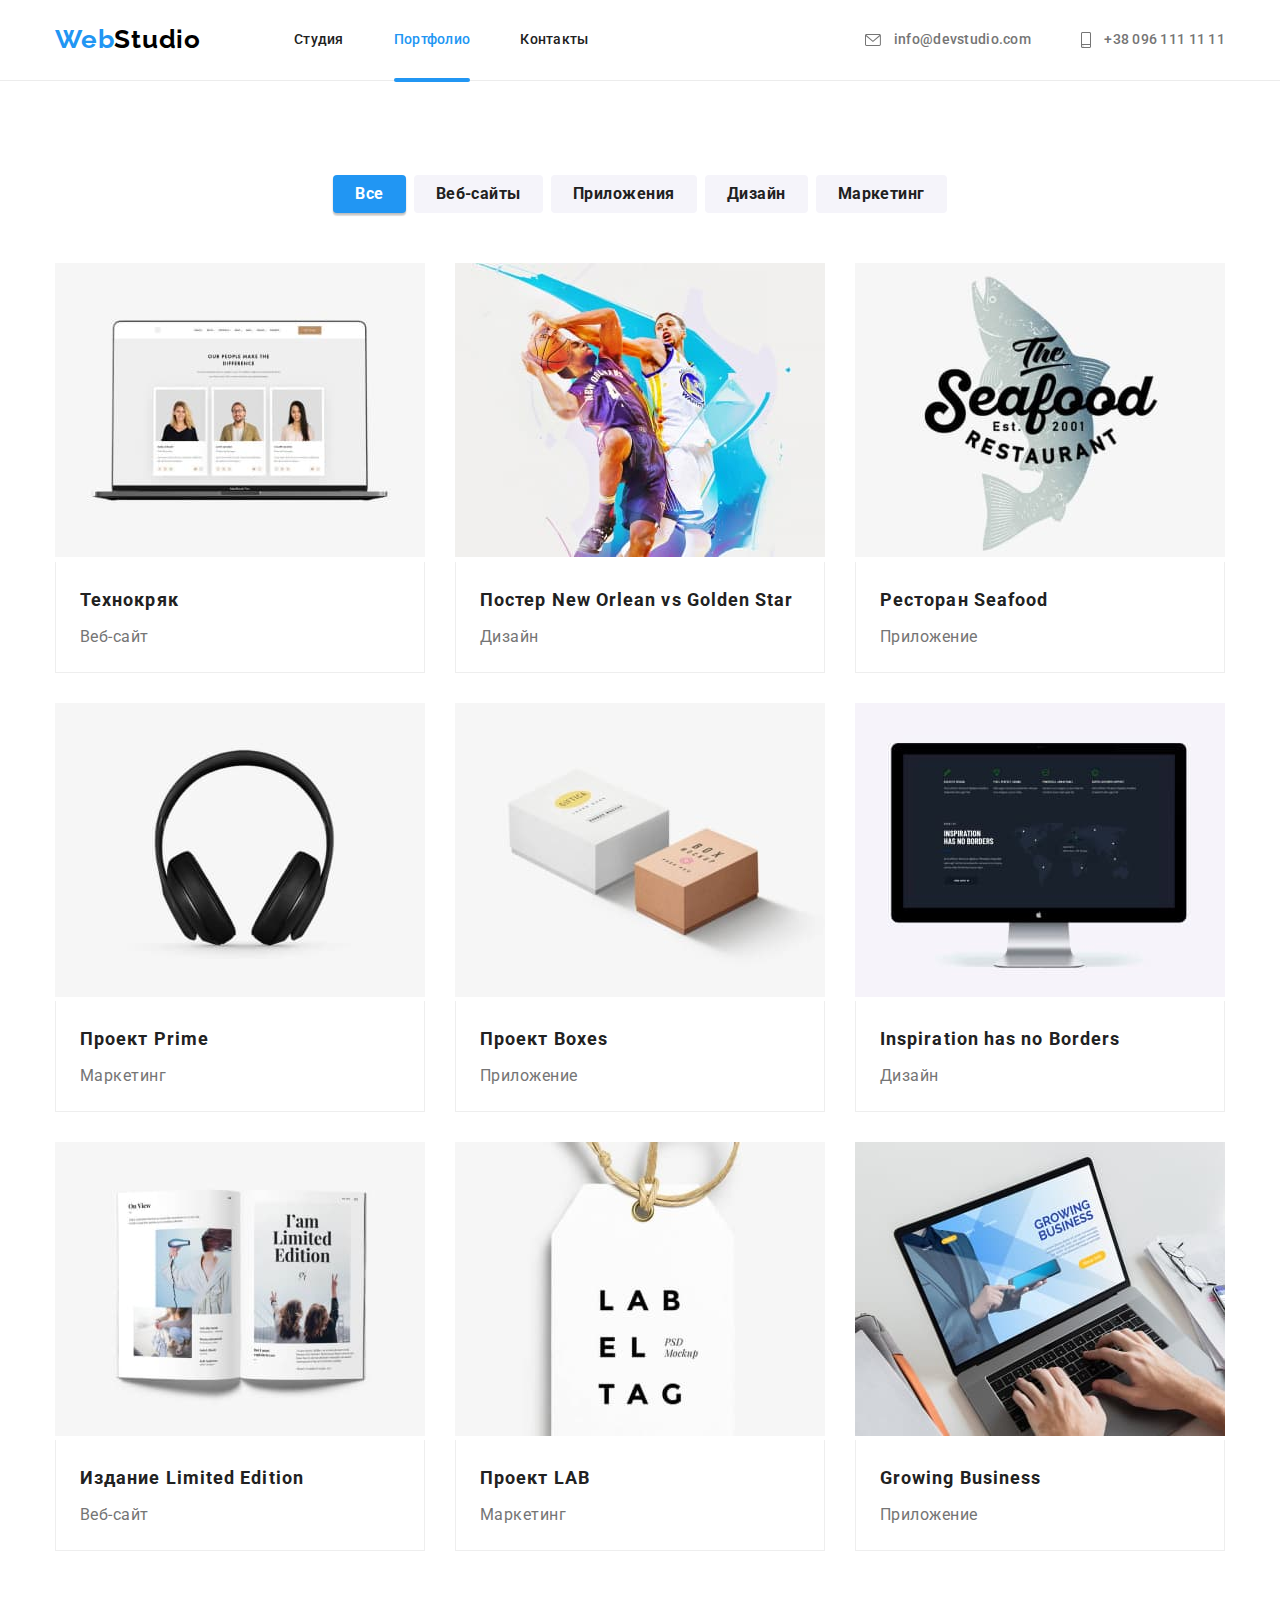
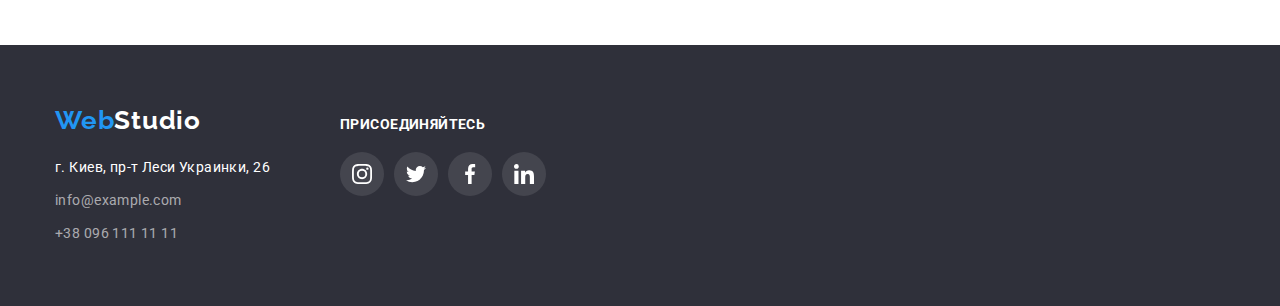
==== portfolio.html @ 12a0716c "add last hw" ====
<!DOCTYPE html>
<html lang="ru">
  <head>
    <meta charset="UTF-8" />
    <meta http-equiv="X-UA-Compatible" content="IE=edge" />
    <meta name="viewport" content="width=device-width, initial-scale=1.0" />
    <title>Portfolio</title>
    <link rel="preconnect" href="https://fonts.googleapis.com" />
    <link rel="preconnect" href="https://fonts.gstatic.com" crossorigin />
    <link
      href="https://fonts.googleapis.com/css2?family=Raleway:wght@400;500;700;900&family=Roboto:wght@400;500;700;900&display=swap"
      rel="stylesheet"
    />
    <link rel="stylesheet" href="./CSS/modern-normalize.css" />
    <link rel="stylesheet" href="./CSS/style.css" />
  </head>
  <body>
    <header class="header">
      <div class="container header-container">
        <a href="./index.html" class="logo"><span class="logo-blue">Web</span>Studio</a>
        <nav class="navigation">
          <ul class="list nav-list">
            <li><a href="./index.html" class="link-nav"> Студия</a></li>
            <li><a href="./portfolio.html" class="link-nav current">Портфолио</a></li>
            <li><a href="#" class="link-nav">Контакты</a></li>
          </ul>
        </nav>
        <ul class="contacts list">
          <li class="contacts-item">
            <a href="mailto:info@devstudio.com" class="link-contact">
              <svg class="icon icon-contact mail" width="16" height="12">
                <use href="./images/sprites.svg#icon-mail"></use>
              </svg>
              info@devstudio.com</a
            >
          </li>
          <li class="contacts-item">
            <a href="tel:+380961111111" class="link-contact">
              <svg class="icon icon-contact tell" width="10px" height="16px">
                <use href="./images/sprites.svg#icon-tell"></use>
              </svg>
              +38 096 111 11 11</a
            >
          </li>
        </ul>
      </div>
    </header>
    <main>
      <section class="portfolio section">
        <div class="container">
          <h1 class="visually-hidden">Prontfolio</h1>
          <ul class="list portfolio-list">
            <li>
              <button type="button" class="portfolio-list-buttons current-porfolio-list">
                Все
              </button>
            </li>
            <li><button type="button" class="portfolio-list-buttons">Веб-сайты</button></li>
            <li><button type="button" class="portfolio-list-buttons">Приложения</button></li>
            <li><button type="button" class="portfolio-list-buttons">Дизайн</button></li>
            <li><button type="button" class="portfolio-list-buttons">Маркетинг</button></li>
          </ul>
          <ul class="list portfolio-projects-list">
            <li class="portfolio-pojects-item">
              <a href="#" class="portfolio-pojects-link">
                <div class="portfolio-overflow">
                  <img src="./images/project1.jpg" alt="сайт на ноутбуке" width="370" />
                  <p class="portfolio-overflow-object">
                    Технокряк это современная площадка распространения коронавируса. Компании
                    используют эту платформу для цифрового шпионажа и атак на защищённые сервера
                    конкурентов.
                  </p>
                </div>
                <div class="portfolio-project">
                  <h2 class="portfolio-project-name">Технокряк</h2>
                  <p class="portfolio-project-type">Веб-сайт</p>
                </div>
              </a>
            </li>
            <li class="portfolio-pojects-item">
              <a href="#" class="portfolio-pojects-link">
                <div class="portfolio-overflow">
                  <img src="./images/project2.jpg" alt="постер баскетболисты" width="370" />
                  <p class="portfolio-overflow-object">
                    Технокряк это современная площадка распространения коронавируса. Компании
                    используют эту платформу для цифрового шпионажа и атак на защищённые сервера
                    конкурентов.
                  </p>
                </div>
                <div class="portfolio-project">
                  <h2 class="portfolio-project-name">
                    Постер <span lang="en">New Orlean vs Golden Star</span>
                  </h2>
                  <p class="portfolio-project-type">Дизайн</p>
                </div>
              </a>
            </li>
            <li class="portfolio-pojects-item">
              <a href="#" class="portfolio-pojects-link">
                <div class="portfolio-overflow">
                  <img src="./images/project3.jpg" alt="лого ресторана" width="370" />
                  <p class="portfolio-overflow-object">
                    Технокряк это современная площадка распространения коронавируса. Компании
                    используют эту платформу для цифрового шпионажа и атак на защищённые сервера
                    конкурентов.
                  </p>
                </div>
                <div class="portfolio-project">
                  <h2 class="portfolio-project-name">Ресторан <span lang="en">Seafood</span></h2>
                  <p class="portfolio-project-type">Приложение</p>
                </div></a
              >
            </li>
            <li class="portfolio-pojects-item">
              <a href="#" class="portfolio-pojects-link">
                <div class="portfolio-overflow">
                  <img src="./images/project4.jpg" alt="наушники" width="370" />
                  <p class="portfolio-overflow-object">
                    Технокряк это современная площадка распространения коронавируса. Компании
                    используют эту платформу для цифрового шпионажа и атак на защищённые сервера
                    конкурентов.
                  </p>
                </div>
                <div class="portfolio-project">
                  <h2 class="portfolio-project-name">Проект <span lang="en">Prime</span></h2>
                  <p class="portfolio-project-type">Маркетинг</p>
                </div></a
              >
            </li>
            <li class="portfolio-pojects-item">
              <a href="#" class="portfolio-pojects-link">
                <div class="portfolio-overflow">
                  <img src="./images/project5.jpg" alt="две коробки" width="370" />
                  <p class="portfolio-overflow-object">
                    Технокряк это современная площадка распространения коронавируса. Компании
                    используют эту платформу для цифрового шпионажа и атак на защищённые сервера
                    конкурентов.
                  </p>
                </div>
                <div class="portfolio-project">
                  <h2 class="portfolio-project-name">Проект <span lang="en">Boxes</span></h2>
                  <p class="portfolio-project-type">Приложение</p>
                </div></a
              >
            </li>
            <li class="portfolio-pojects-item">
              <a href="#" class="portfolio-pojects-link">
                <div class="portfolio-overflow">
                  <img src="./images/project6.jpg" alt="сайт на мониторе" width="370" />
                  <p class="portfolio-overflow-object">
                    Технокряк это современная площадка распространения коронавируса. Компании
                    используют эту платформу для цифрового шпионажа и атак на защищённые сервера
                    конкурентов.
                  </p>
                </div>
                <div class="portfolio-project">
                  <h2 class="portfolio-project-name" lang="en">Inspiration has no Borders</h2>
                  <p class="portfolio-project-type">Дизайн</p>
                </div></a
              >
            </li>
            <li class="portfolio-pojects-item">
              <a href="#" class="portfolio-pojects-link">
                <div class="portfolio-overflow">
                  <img src="./images/project7.jpg" alt="книга" width="370" />
                  <p class="portfolio-overflow-object">
                    Технокряк это современная площадка распространения коронавируса. Компании
                    используют эту платформу для цифрового шпионажа и атак на защищённые сервера
                    конкурентов.
                  </p>
                </div>
                <div class="portfolio-project">
                  <h2 class="portfolio-project-name">
                    Издание <span lang="en">Limited Edition</span>
                  </h2>
                  <p class="portfolio-project-type">Веб-сайт</p>
                </div></a
              >
            </li>
            <li class="portfolio-pojects-item">
              <a href="#" class="portfolio-pojects-link">
                <div class="portfolio-overflow">
                  <img src="./images/project8.jpg" alt="лейбл с названием проекта" width="370" />
                  <p class="portfolio-overflow-object">
                    Технокряк это современная площадка распространения коронавируса. Компании
                    используют эту платформу для цифрового шпионажа и атак на защищённые сервера
                    конкурентов.
                  </p>
                </div>
                <div class="portfolio-project">
                  <h2 class="portfolio-project-name">Проект <span lang="en">LAB</span></h2>
                  <p class="portfolio-project-type">Маркетинг</p>
                </div>
              </a>
            </li>
            <li class="portfolio-pojects-item">
              <a href="#" class="portfolio-pojects-link">
                <div class="portfolio-overflow">
                  <img src="./images/project9.jpg" alt="работа за ноутбуком" width="370" />
                  <p class="portfolio-overflow-object">
                    Технокряк это современная площадка распространения коронавируса. Компании
                    используют эту платформу для цифрового шпионажа и атак на защищённые сервера
                    конкурентов.
                  </p>
                </div>
                <div class="portfolio-project">
                  <h2 class="portfolio-project-name" lang="en">Growing Business</h2>
                  <p class="portfolio-project-type">Приложение</p>
                </div></a
              >
            </li>
          </ul>
        </div>
      </section>
    </main>
    <footer class="footer">
      <div class="container footer-content">
        <div class="footer-address">
          <a href="./index.html" class="footer-logo"
            ><span class="footer-logo-blue">Web</span>Studio</a
          >
          <address class="footer-list">
            <ul class="footer-address-list">
              <li>
                <a
                  href="https://goo.gl/maps/sKUV3N8SFqWd6LK18"
                  class="footer-address-map"
                  target="_blank"
                >
                  г. Киев, пр-т Леси Украинки, 26</a
                >
              </li>
              <li>
                <a href="mailto:info@example.com" class="footer-address-link">info@example.com</a>
              </li>
              <li><a href="tel:+380961111111" class="footer-address-link">+38 096 111 11 11</a></li>
            </ul>
          </address>
        </div>
        <div class="footer-social">
          <p class="invite">присоединяйтесь</p>
          <ul class="list footer-icon-list">
            <li class="footer-icon-item">
              <a href="https://www.instagram.com/" class="footer-link">
                <svg class="icon footer-icon">
                  <use
                    href="./images/sprites.svg#icon-instagram"
                    width="20px"
                    height="20px"
                  ></use></svg
              ></a>
            </li>
            <li class="footer-icon-item">
              <a href="https://twitter.com/" class="footer-link">
                <svg class="icon footer-icon">
                  <use
                    href="./images/sprites.svg#icon-twitter"
                    width="20px"
                    height="20px"
                  ></use></svg
              ></a>
            </li>
            <li class="footer-icon-item">
              <a href="https://www.facebook.com/" class="footer-link">
                <svg class="icon footer-icon">
                  <use
                    href="./images/sprites.svg#icon-facebook"
                    width="20px"
                    height="20px"
                  ></use></svg
              ></a>
            </li>
            <li class="footer-icon-item">
              <a href="https://linkedin.com/" class="footer-link">
                <svg class="icon footer-icon">
                  <use
                    href="./images/sprites.svg#icon-linkedin"
                    width="20px"
                    height="20px"
                  ></use></svg
              ></a>
            </li>
          </ul>
        </div>
      </div>
    </footer>
  </body>
</html>
---- CSS/style.css ----
:root {
  --main-color: #212121;
  --second-color: #757575;
  --hover-color: #2196f3;
  --contrast-color: #ffffff;
  --third-color: #000000;
  --hero-background-color: #2f303a;
  --footer-background-color: #2f303a;
  --elements-background-color: #ffffff;
  --second-background-color: #f5f4fa;
  --page-background-color: #ffffff;
  --adress-color: rgba(255, 255, 255, 0.6);
  --heder-line: #ececec;
  --social-link: #afb1b8;
  --clients-link: #afb1b8;
  --footer-social: #ffffff;
  --animation-duration: 250ms;
  --animation-timing: cubic-bezier(0.4, 0, 0.2, 1);
}
p,
h1,
h2,
h3,
h4,
h5,
h6 {
  margin: 0;
}
ul {
  margin: 0;
  padding: 0;
}

body {
  font-family: 'Roboto', sans-serif;
  color: var(--main-color);
  background-color: var(--page-background-color);
}
.container {
  width: 1200px;
  padding: 0px 15px;
  margin: 0 auto;
}
.section {
  padding: 94px 0;
}
.icon {
  display: inline-block;
  width: 1em;
  height: 1em;
  fill: currentColor;
}
.header {
  border-bottom: 1px solid var(--heder-line);
}
.header-container {
  display: flex;
}

.navigation {
  margin-left: 93px;
}
.nav-list {
  display: flex;
}
.nav-list > li:nth-child(n + 2) {
  margin-left: 50px;
}
.visually-hidden {
  position: absolute !important;
  clip: rect(1px 1px 1px 1px);
  clip: rect(1px, 1px, 1px, 1px);
  padding: 0 !important;
  border: 0 !important;
  height: 1px !important;
  width: 1px !important;
  overflow: hidden;
}
.logo {
  font-family: Raleway, sans-serif;

  font-weight: 700;
  font-size: 26px;
  line-height: 1.19;

  letter-spacing: 0.03em;
  text-decoration: none;
  color: var(--third-color);
  padding: 24px 0;
}
.logo-blue {
  color: var(--hover-color);
}
.navigation {
  margin-right: auto;
  font-weight: 500;
  font-size: 14px;
  line-height: 1.14;
  letter-spacing: 0.02em;
  background-color: var(--elements-background-color);
}

.link-nav {
  display: block;
  text-decoration: none;
  color: var(--main-color);
  padding: 32px 0;
  transition-property: color;
  transition-duration: var(--animation-duration);
  transition-timing-function: var(--animation-timing);
}
.link-nav:focus,
.link-nav:hover {
  color: var(--hover-color);
}
.current {
  color: var(--hover-color);
  position: relative;
}
.current::after {
  content: '';
  width: 100%;
  height: 4px;
  background-color: var(--hover-color);
  border-radius: 2px;
  position: absolute;
  left: 0;
  bottom: -2px;
}

.contacts {
  font-weight: 500;
  font-size: 14px;
  line-height: 1.14;
  letter-spacing: 0.02em;
  display: flex;
}
.contacts > li:nth-child(n + 2) {
  margin-left: 50px;
}
.icon-contact {
  vertical-align: middle;
  margin-right: 10px;
}
.mail {
  width: 16px;
  height: 12px;
}
.tell {
  width: 10px;
  height: 16px;
}
.link-contact {
  display: block;
  text-decoration: none;
  color: var(--second-color);
  padding: 32px 0;
  transition-property: color;
  transition-duration: var(--animation-duration);
  transition-timing-function: var(--animation-timing);
}
.link-contact:hover,
.link-contact:focus {
  color: var(--hover-color);
}

.icon-contact:hover,
.icon-contact:focus {
  fill: var(--hover-color);
}

.section-hero {
  background: var(--hero-background-color);
  max-width: 1600px;
  margin: 0 auto;
  background-image: linear-gradient(to right, rgba(47, 48, 58, 0.4), rgba(47, 48, 58, 0.4)),
    url(../images/hero-background.jpg);

  background-repeat: no-repeat;
  background-size: cover;
  padding: 200px 0;
}
.hero-block {
  display: flex;
  flex-direction: column;
  align-items: center;
}
.hero-header {
  font-weight: 900;
  font-size: 44px;
  line-height: 1.36;
  /* or 136% */

  text-align: center;
  letter-spacing: 0.06em;
  text-transform: uppercase;

  color: var(--contrast-color);
}
.hero-button {
  font-family: inherit;
  background: var(--hover-color);
  box-shadow: 0px 4px 4px rgba(0, 0, 0, 0.15);
  border-radius: 4px;
  font-weight: 700;
  font-size: 16px;
  line-height: 1.87;
  border: 0px;
  /* identical to box height, or 187% */

  align-items: center;
  text-align: center;
  letter-spacing: 0.06em;
  cursor: pointer;
  color: var(--contrast-color);
  width: 200px;
  height: 50px;
  margin-top: 30px;
}
.backdrop {
  position: fixed;
  top: 0;
  left: 0;
  width: 100vw;
  height: 100vh;
  background-color: rgba(0, 0, 0, 0.2);
  opacity: 1;
  visibility: visible;
  /* transition: opacity 250ms cubic-bezier(0.4, 0, 0.2, 1),
    visibility 250ms cubic-bezier(0.4, 0, 0.2, 1); */
  transition-property: opacity, visibility;
  transition-duration: var(--animation-duration), var(--animation-duration);
  transition-timing-function: var(--animation-timing), var(--animation-timing);
}
.modal {
  position: absolute;
  top: 50%;
  left: 50%;
  width: 528px;
  min-height: 581px;
  background-color: var(--elements-background-color);
  box-shadow: 0px 1px 3px rgba(0, 0, 0, 0.12), 0px 1px 1px rgba(0, 0, 0, 0.14),
    0px 2px 1px rgba(0, 0, 0, 0.2);
  border-radius: 4px;
  opacity: 1;
  transform: scale(1) translate(-50%, -50%);
  transition-property: transform;
  transition-duration: var(--animation-duration);
  transition-timing-function: var(--animation-timing);
}
.backdrop.is-hidden .modal {
  transform: scale(3) translate(0) rotate(360deg);
}
.is-hidden {
  visibility: hidden;
  opacity: 0;
  pointer-events: none;
}
.close-button {
  position: absolute;
  top: 10px;
  right: 10px;
  width: 30px;
  height: 30px;
  background-color: transparent;
  display: flex;
  align-items: center;
  justify-content: center;
  border: 1px solid var(--second-color);
  border-radius: 50%;
}
.list {
  list-style-type: none;
}
.why-we-list {
  display: flex;
  justify-content: center;
  align-items: center;
}
.why-we-list > li {
  flex-basis: calc((100% - 3 * 30px) / 4);
}
.why-we-list > li:nth-child(n + 2) {
  margin-left: 30px;
}
.why-we-item {
  width: 270px;
  height: 120px;
  background-color: var(--second-background-color);
  /* padding: 25px 100px; */
  margin-bottom: 30px;
  display: flex;
  justify-content: center;
  align-items: center;
}
.why-we-icon {
  width: 70px;
  height: 70px;
}
.why-we-header {
  font-weight: 700;
  font-size: 14px;
  line-height: 1.14;
  letter-spacing: 0.03em;
  text-transform: uppercase;
  color: var(--main-color);
  margin-bottom: 10px;
}
.why-we-p {
  font-size: 14px;
  line-height: 1.71;
  /* or 171% */

  letter-spacing: 0.03em;
  color: var(--second-color);

  min-width: 260px;
}
.what-we-do {
  padding-top: 0;
}
.what-we-do-header {
  font-weight: 700;
  font-size: 36px;
  line-height: 1.17;
  text-align: center;
  letter-spacing: 0.03em;
  color: var(--main-color);
  margin-bottom: 50px;
}
.what-we-do-list {
  display: flex;
}
.what-we-do-item {
  /* display: flex; */

  position: relative;
}
.what-we-do-img {
  display: block;
  max-width: 100%;
  height: auto;
}
.what-we-do-list > li:nth-child(n + 2) {
  margin-left: 30px;
}
.what-we-do-name {
  display: flex;
  justify-content: center;
  align-items: center;
  position: absolute;
  bottom: 0;
  width: 100%;
  height: 70px;
  background: rgba(47, 48, 58, 0.8);
  font-weight: 700;
  font-size: 14px;
  line-height: 16px;
  text-align: center;
  letter-spacing: 0.03em;
  text-transform: uppercase;
  color: var(--contrast-color);
}
.team {
  background: var(--second-background-color);
}
.team-header {
  font-style: normal;
  font-weight: 700;
  font-size: 36px;
  line-height: 1.16;
  text-align: center;
  letter-spacing: 0.03em;
  color: var(--main-color);
  margin-bottom: 50px;
}
.team-list {
  display: flex;
}
.team-list > li:nth-child(n + 2) {
  margin-left: 30px;
}
.team-member {
  background: var(--contrast-color);
  box-shadow: 0px 1px 3px rgba(0, 0, 0, 0.12), 0px 1px 1px rgba(0, 0, 0, 0.14),
    0px 2px 1px rgba(156, 138, 138, 0.2);
  border-radius: 0px 0px 4px 4px;
}
.team-member > img {
  display: block;
  max-width: 100%;
  height: auto;
}
.team-member-card {
  box-sizing: border-box;
  padding: 30px 32px;
}
.team-member-name {
  font-weight: 500;
  font-size: 16px;
  line-height: 1.19;

  margin-bottom: 10px;
  text-align: center;
  letter-spacing: 0.03em;
  color: var(--main-color);
}
.team-member-position {
  font-style: normal;
  font-weight: normal;
  font-size: 16px;
  line-height: 1.19;

  text-align: center;
  letter-spacing: 0.03em;
  color: var(--second-color);
  margin-bottom: 16px;
}

.team-icon-list {
  display: flex;
  justify-content: center;
  /* padding: 0 32px; */
}
.team-icon-item {
  width: 44px;
  height: 44px;
  margin-left: 10px;
}
.team-icon-item:first-child {
  margin-left: 0;
}
.team-link {
  display: flex;
  align-items: center;
  justify-content: center;
  width: 100%;
  height: 100%;
  border-radius: 50%;
  color: var(--social-link);
  transition-property: background, color;
  transition-duration: var(--animation-duration), var(--animation-duration);
  transition-timing-function: var(--animation-timing), var(--animation-timing);
}
.team-link:hover,
.team-link:focus {
  background-color: var(--hover-color);
  color: var(--contrast-color);
}
.team-icon {
  display: block;
  width: 20px;
  height: 20px;
  fill: currentColor;
}

.clients-header {
  font-weight: 700;
  font-size: 36px;
  line-height: 42px;
  text-align: center;
  letter-spacing: 0.03em;
  color: var(--third-color);
  margin-bottom: 50px;
}
.clients-list {
  display: flex;
  justify-content: center;
  align-items: center;
}
.clients-item {
  margin-left: 30px;
  width: 170px;
  height: 92px;
}
.clients-item:first-child {
  margin-left: 0;
}
.clients-link {
  display: flex;
  justify-content: center;
  align-items: center;
  width: 100%;
  height: 100%;
  color: var(--clients-link);
  border: 1px solid var(--social-link);
  border-radius: 4px;
  transition-property: color, border;
  transition-duration: var(--animation-duration), var(--animation-duration);
  transition-timing-function: var(--animation-timing), var(--animation-timing);
}
/* .clients-item:hover,
.clients-item:focus {
  border: 1px solid var(--hover-color);
  border-radius: 4px;
} */
.clients-link:hover,
.clients-link:focus {
  border: 1px solid var(--hover-color);
  color: var(--hover-color);
}
.clients-icon {
  width: 106px;
  height: 60px;
  fill: currentColor;
}

.footer {
  background-color: var(--footer-background-color);
  padding: 60px 0;
}
.footer-content {
  display: flex;
  align-items: baseline;
}
.footer-address {
  margin-right: 70px;
}
.footer-logo {
  font-family: Raleway, sans-serif;
  font-style: normal;
  font-weight: bold;
  font-size: 26px;
  line-height: 1.19;
  text-decoration: none;
  letter-spacing: 0.03em;

  color: var(--contrast-color);
}
.footer-logo-blue {
  color: var(--hover-color);
}
.footer-list {
  margin-top: 20px;
}
.footer-address-list {
  list-style-type: none;
  font-style: normal;
}
.footer-address-list > li {
  margin-bottom: 9px;
}
.footer-address-list > li:last-child {
  margin-bottom: 0;
}
.footer-address-map {
  font-style: normal;
  font-weight: normal;
  font-size: 14px;
  line-height: 1.71;
  /* or 171% */

  letter-spacing: 0.03em;
  text-decoration: none;
  color: var(--contrast-color);
}
.footer-address-link {
  text-decoration: none;

  font-size: 14px;
  line-height: 1.71;
  /* or 171% */

  letter-spacing: 0.03em;

  color: var(--adress-color);
  transition-property: color;
  transition-duration: var(--animation-duration);
  transition-timing-function: var(--animation-timing);
}
.footer-address-link:focus,
.footer-address-link:hover {
  color: var(--hover-color);
}
/* .footer-social {
  margin-left: 70px;
} */

.invite {
  font-weight: 700;
  font-size: 14px;
  line-height: 16px;
  letter-spacing: 0.03em;
  text-transform: uppercase;
  color: var(--contrast-color);
  margin-bottom: 20px;
}
.footer-icon-list {
  display: flex;
  justify-content: center;
}
.footer-icon-item {
  width: 44px;
  height: 44px;
  margin-left: 10px;
}
.footer-icon-item:first-child {
  margin-left: 0;
}

.footer-link {
  display: flex;
  align-items: center;
  justify-content: center;
  width: 100%;
  height: 100%;
  border-radius: 50%;
  background: rgba(255, 255, 255, 0.1);
  color: var(--footer-social);
  transition-property: background;
  transition-duration: var(--animation-duration);
  transition-timing-function: var(--animation-timing);
}
.footer-link:hover,
.footer-link:focus {
  background-color: var(--hover-color);
}
.footer-icon {
  display: block;
  width: 20px;
  height: 20px;
  fill: currentColor;
}
.footer-icon:hover,
.footer-icon:focus {
  background-color: var(--hover-color);
}

.portfolio-list {
  display: flex;
  justify-content: center;
  margin-bottom: 50px;
}
.portfolio-list > li:nth-child(n + 2) {
  margin-left: 8px;
}
.portfolio-list-buttons {
  background-color: var(--second-background-color);
  border-radius: 4px;
  border: 0;
  cursor: pointer;
  font-weight: 700;
  font-size: 16px;
  line-height: 1.62;
  /* identical to box height, or 162% */
  padding: 6px 22px;
  text-align: center;
  letter-spacing: 0.03em;
  color: var(--main-color);
  transition-property: background, color, box-shadow;
  transition-duration: var(--animation-duration), var(--animation-duration),
    var(--animation-duration);
  transition-timing-function: var(--animation-timing), var(--animation-timing),
    var(--animation-timing);
}
.portfolio-list-buttons:focus,
.portfolio-list-buttons:hover,
.current-porfolio-list {
  color: var(--contrast-color);
  background-color: var(--hover-color);
  box-shadow: 0px 3px 1px rgba(0, 0, 0, 0.1), 0px 1px 2px rgba(0, 0, 0, 0.08),
    0px 2px 2px rgba(0, 0, 0, 0.12);
}
.portfolio-projects-list {
  display: flex;
  flex-wrap: wrap;
  margin-top: -30px;
  margin-left: -30px;
}
.portfolio-projects-list > li {
  flex-basis: calc((100% - 3 * 30px) / 3);
  margin-left: 30px;
  margin-top: 30px;
}
.portfolio-pojects-item {
  display: block;
  background-color: var(--contrast-color);
}
.portfolio-pojects-link > img {
  display: block;
  max-width: 100%;
  height: auto;
}
.portfolio-pojects-link {
  text-decoration: none;
  display: block;
  transition-property: box-shadow;
  transition-duration: var(--animation-duration);
  transition-timing-function: var(--animation-timing);
}

.portfolio-pojects-link:hover,
.portfolio-pojects-link:focus {
  box-shadow: 0px 4px 4px rgba(0, 0, 0, 0.25);
}
.portfolio-overflow {
  position: relative;
  overflow: hidden;
}
.portfolio-overflow-object {
  position: absolute;
  width: 100%;
  height: 100%;
  bottom: 0;
  left: 0;
  background-color: rgba(33, 150, 243, 0.9);
  color: var(--contrast-color);
  padding: 63px 23px;
  font-weight: 400;
  font-size: 18px;
  line-height: 1.56em;
  /* or 156% */
  letter-spacing: 0.03em;
  transform: translatey(101%);
  transition-property: transform;
  transition-duration: var(--animation-duration);
  transition-timing-function: var(--animation-timing);
}
.portfolio-pojects-link:hover .portfolio-overflow-object,
.portfolio-pojects-link:focus .portfolio-overflow-object {
  transform: translatey(0);
}
.portfolio-project {
  border: 1px solid #eeeeee;
  border-top: 0;
  box-sizing: border-box;
  padding: 20px 24px;
}
.portfolio-project-name {
  font-style: normal;
  font-weight: 700;
  font-size: 18px;
  line-height: 2;
  /* identical to box height, or 200% */

  letter-spacing: 0.06em;
  margin-bottom: 4px;
  color: var(--main-color);
}
.portfolio-project-type {
  font-size: 16px;
  line-height: 1.87;
  /* identical to box height, or 187% */

  letter-spacing: 0.03em;
  color: var(--second-color);
}
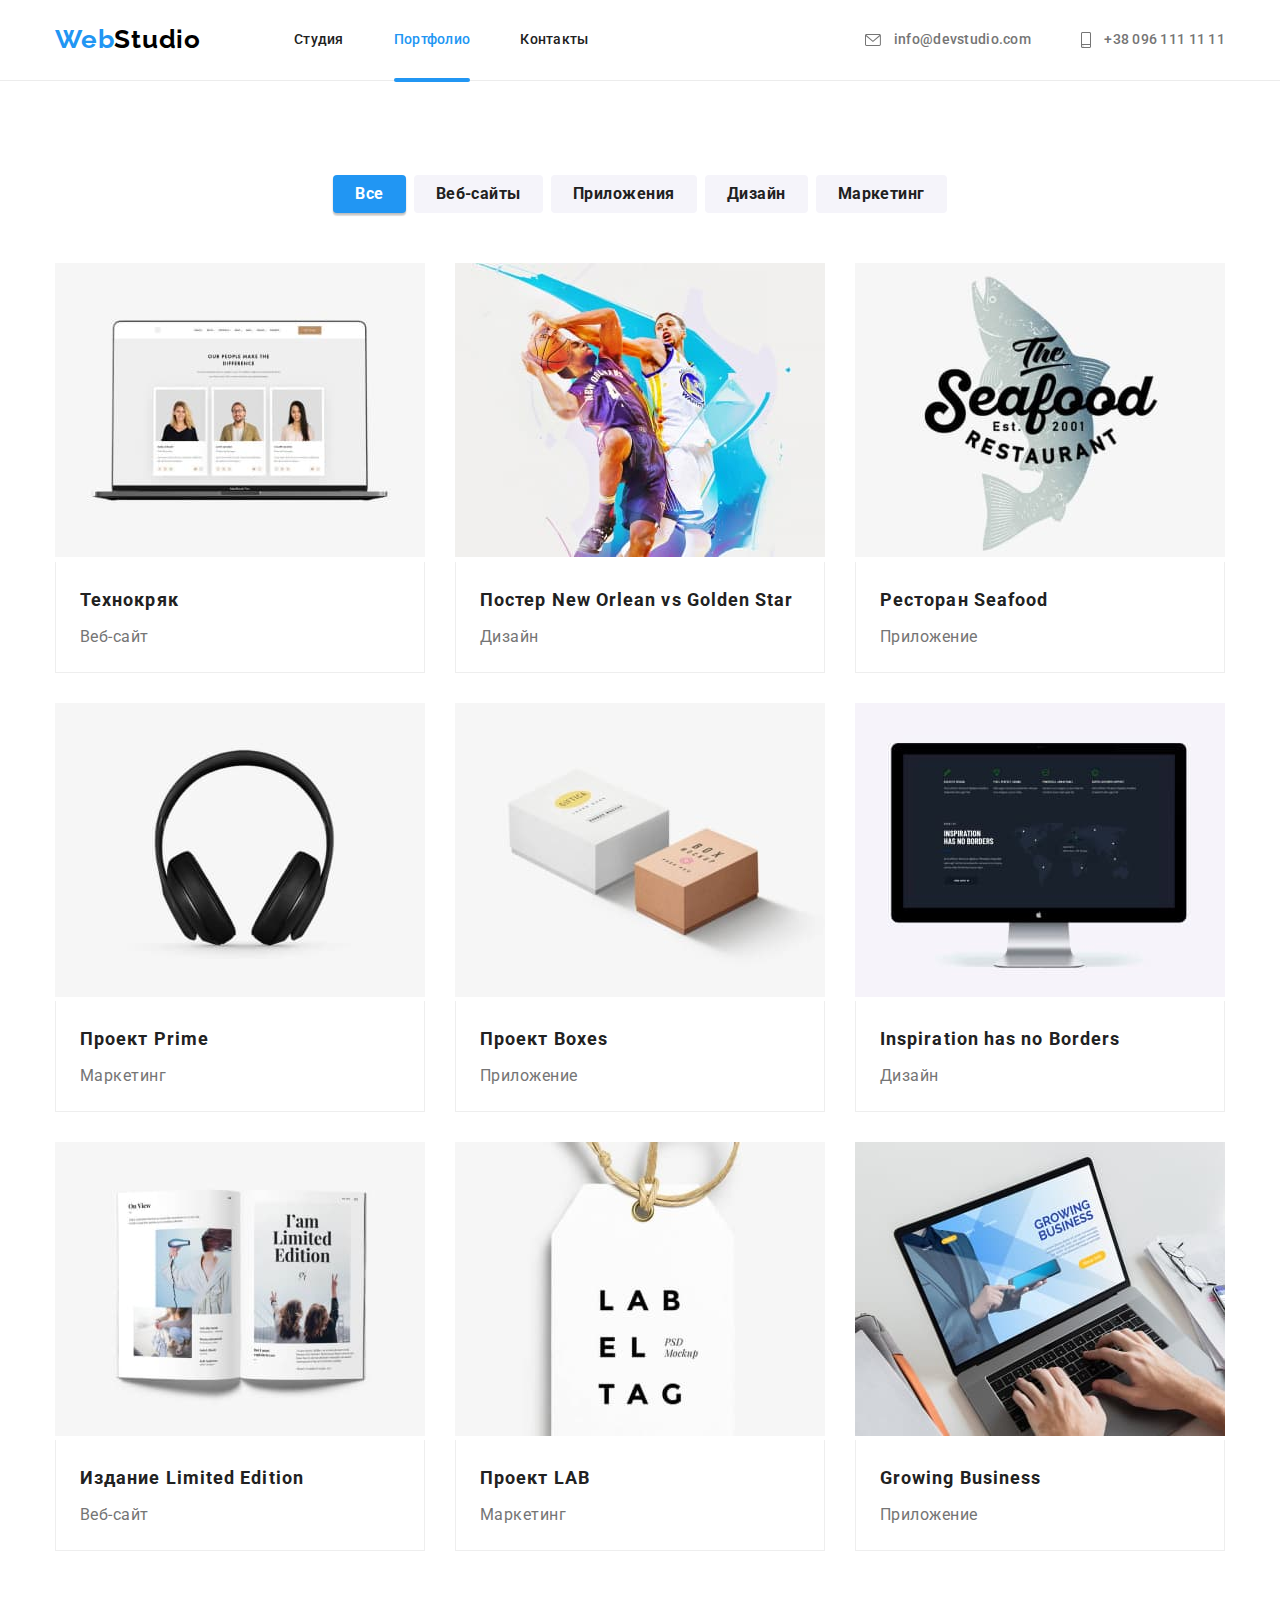
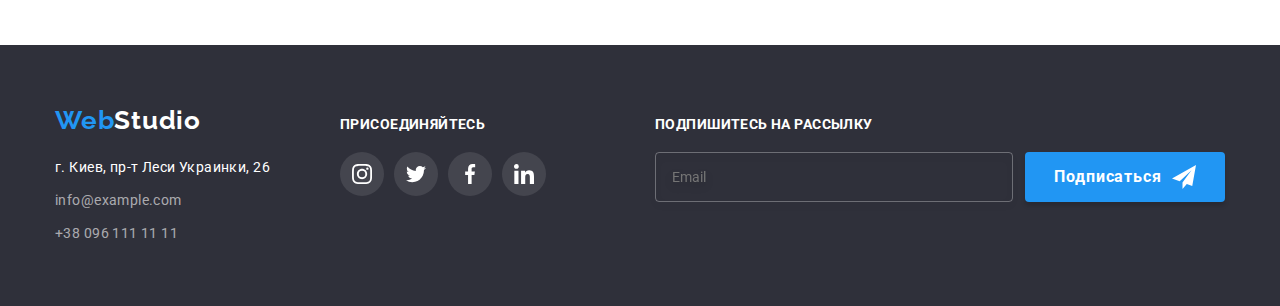
==== commit 668e78fc: "fix hw" ====
--- a/portfolio.html
+++ b/portfolio.html
@@ -282,6 +282,26 @@
             </li>
           </ul>
         </div>
+        <div class="subscript">
+          <form name="subacript-form" autocomplete="on" class="subacript-form">
+            <p>подпишитесь на рассылку</p>
+            <div class="suscript-row">
+              <input
+                type="email"
+                name="subscript-mail"
+                id="subscript-mail"
+                class="subscript-mail"
+                placeholder="Email"
+              />
+              <button type="submit" class="subscript-button">
+                Подписаться
+                <svg class="icon icon-send" width="24px" height="24px">
+                  <use href="./images/sprites.svg#icon-send"></use>
+                </svg>
+              </button>
+            </div>
+          </form>
+        </div>
       </div>
     </footer>
   </body>
--- a/CSS/style.css
+++ b/CSS/style.css
@@ -16,6 +16,10 @@
   --footer-social: #ffffff;
   --animation-duration: 250ms;
   --animation-timing: cubic-bezier(0.4, 0, 0.2, 1);
+  --modal-close: #afb1b8;
+  --modal-label: #757575;
+  --modal-focus: #2196f3;
+  --modal-link: #2196f3;
 }
 p,
 h1,
@@ -237,16 +241,26 @@
   top: 50%;
   left: 50%;
   width: 528px;
-  min-height: 581px;
+  height: 581px;
   background-color: var(--elements-background-color);
   box-shadow: 0px 1px 3px rgba(0, 0, 0, 0.12), 0px 1px 1px rgba(0, 0, 0, 0.14),
     0px 2px 1px rgba(0, 0, 0, 0.2);
   border-radius: 4px;
   opacity: 1;
+  padding: 40px;
   transform: scale(1) translate(-50%, -50%);
   transition-property: transform;
   transition-duration: var(--animation-duration);
   transition-timing-function: var(--animation-timing);
+}
+.modal-header {
+  font-weight: 700;
+  font-size: 20px;
+  line-height: 1.15;
+  text-align: center;
+  letter-spacing: 0.03em;
+  color: var(--third-color);
+  margin-bottom: 12px;
 }
 .backdrop.is-hidden .modal {
   transform: scale(3) translate(0) rotate(360deg);
@@ -266,8 +280,156 @@
   display: flex;
   align-items: center;
   justify-content: center;
-  border: 1px solid var(--second-color);
+  border: 1px solid var(--modal-close);
   border-radius: 50%;
+  cursor: pointer;
+}
+.close-button:focus,
+.close-button:hover {
+  color: var(--modal-focus);
+}
+.order-form {
+  width: 450px;
+}
+.order-form-field {
+  margin-bottom: 10px;
+}
+.order-form-field-comment {
+  margin-bottom: 20px;
+}
+.order-form-label {
+  margin-bottom: 4px;
+  color: var(--social-link);
+}
+.order-form-input {
+  width: 100%;
+  height: 40px;
+  border: 1px solid rgba(33, 33, 33, 0.2);
+  border-radius: 4px;
+  padding-left: 42px;
+  outline: none;
+  transition-property: border-color;
+  transition-duration: var(--animation-duration);
+  transition-timing-function: var(--animation-timing);
+}
+.order-form-input:focus {
+  border-color: var(--modal-focus);
+}
+.order-form-input:focus + .input-icon {
+  fill: var(--modal-focus);
+}
+.order-form-icon {
+  position: relative;
+}
+
+.input-icon {
+  width: 18px;
+  height: 18px;
+  background-color: transparent;
+  position: absolute;
+  top: 50%;
+  transform: translateY(-50%);
+  left: 12px;
+  fill: currentColor;
+}
+.order-form-comment {
+  width: 100%;
+  height: 120px;
+  border: 1px solid rgba(33, 33, 33, 0.2);
+  box-sizing: border-box;
+  border-radius: 4px;
+  resize: none;
+  padding: 12px 16px;
+  font-size: 14px;
+  line-height: 1.14;
+  letter-spacing: 0.01em;
+  outline: none;
+  transition-property: border-color;
+  transition-duration: var(--animation-duration);
+  transition-timing-function: var(--animation-timing);
+}
+.order-form-comment::placeholder {
+  color: rgba(117, 117, 117, 0.5);
+}
+.order-form-comment:focus {
+  border-color: var(--modal-focus);
+}
+.order-form-checkbox {
+  text-align: center;
+  margin-bottom: 30px;
+}
+
+.order-policy {
+  font-size: 14px;
+  line-height: 1.71;
+  letter-spacing: 0.03em;
+  color: var(--modal-label);
+  display: flex;
+  justify-content: center;
+  align-items: center;
+}
+.order-policy span {
+  width: 16px;
+  height: 15px;
+  border: 1px solid #000000;
+  border-radius: 2px;
+  margin-right: 7px;
+  display: flex;
+  align-items: center;
+  justify-content: center;
+  cursor: pointer;
+  transition-property: background-color;
+  transition-duration: var(--animation-duration);
+  transition-timing-function: var(--animation-timing);
+}
+.order-policy span:hover,
+.order-form-checkbox-input:focus + .order-policy span {
+  border: 2px solid #000000;
+}
+.icon-check {
+  fill: transparent;
+}
+.order-form-checkbox-input:checked + .order-policy span {
+  background-color: var(--modal-focus);
+  border: 0;
+}
+.order-form-checkbox-input:checked + .order-policy .icon-check {
+  fill: var(--contrast-color);
+}
+/* .order-policy::before {
+  content: '';
+  display: block;
+  width: 16px;
+  height: 15px;
+  border: 1px solid #000000;
+  border-radius: 2px;
+}
+.order-form-checkbox-input:checked + .order-policy::before {
+  background-image: url(../images/check.svg);
+  background-position: center;
+  background-size: cover;
+  background-repeat: no-repeat;
+  border: none;
+} */
+.order-policy-link {
+  color: var(--modal-link);
+  text-decoration-skip-ink: none;
+}
+.order-form-buttom {
+  text-align: center;
+}
+.order-buttom {
+  background: var(--modal-focus);
+  box-shadow: 0px 4px 4px rgba(0, 0, 0, 0.15);
+  border-radius: 4px;
+  border: 0;
+  width: 200px;
+  height: 50px;
+  color: var(--contrast-color);
+  cursor: pointer;
+  font-weight: 700;
+  font-size: 16px;
+  line-height: 1.875;
 }
 .list {
   list-style-type: none;
@@ -489,11 +651,7 @@
   transition-duration: var(--animation-duration), var(--animation-duration);
   transition-timing-function: var(--animation-timing), var(--animation-timing);
 }
-/* .clients-item:hover,
-.clients-item:focus {
-  border: 1px solid var(--hover-color);
-  border-radius: 4px;
-} */
+
 .clients-link:hover,
 .clients-link:focus {
   border: 1px solid var(--hover-color);
@@ -572,9 +730,9 @@
 .footer-address-link:hover {
   color: var(--hover-color);
 }
-/* .footer-social {
-  margin-left: 70px;
-} */
+.footer-social {
+  margin-right: auto;
+}
 
 .invite {
   font-weight: 700;
@@ -597,7 +755,62 @@
 .footer-icon-item:first-child {
   margin-left: 0;
 }
-
+.subacript-form {
+  margin-right: auto;
+}
+
+.subscript {
+  display: flex;
+  font-weight: 700;
+  font-size: 14px;
+  line-height: 16px;
+  letter-spacing: 0.03em;
+  text-transform: uppercase;
+  color: var(--contrast-color);
+}
+.subscript-button {
+  width: 200px;
+  height: 50px;
+  background: var(--hover-color);
+  box-shadow: 0px 4px 4px rgba(0, 0, 0, 0.15);
+  border-radius: 4px;
+  color: var(--contrast-color);
+  font-weight: 700;
+  font-size: 16px;
+  line-height: 1.87;
+  /* identical to box height, or 187% */
+  border: 0;
+  display: flex;
+  align-items: center;
+  justify-content: center;
+  text-align: center;
+  letter-spacing: 0.06em;
+  /* padding: 10px 28px; */
+}
+.subscript-mail {
+  width: 358px;
+  height: 50px;
+  border: 1px solid rgba(255, 255, 255, 0.3);
+  box-sizing: border-box;
+  filter: drop-shadow(0px 4px 4px rgba(0, 0, 0, 0.15));
+  border-radius: 4px;
+  color: var(--social-link);
+  padding-left: 16px;
+  background-color: transparent;
+  margin-right: 12px;
+}
+.subscript-mail:focus {
+  border-color: var(--hover-color);
+}
+.icon-send {
+  width: 24px;
+  height: 24px;
+  margin-left: 10px;
+}
+.suscript-row {
+  display: flex;
+  margin-top: 20px;
+}
 .footer-link {
   display: flex;
   align-items: center;
